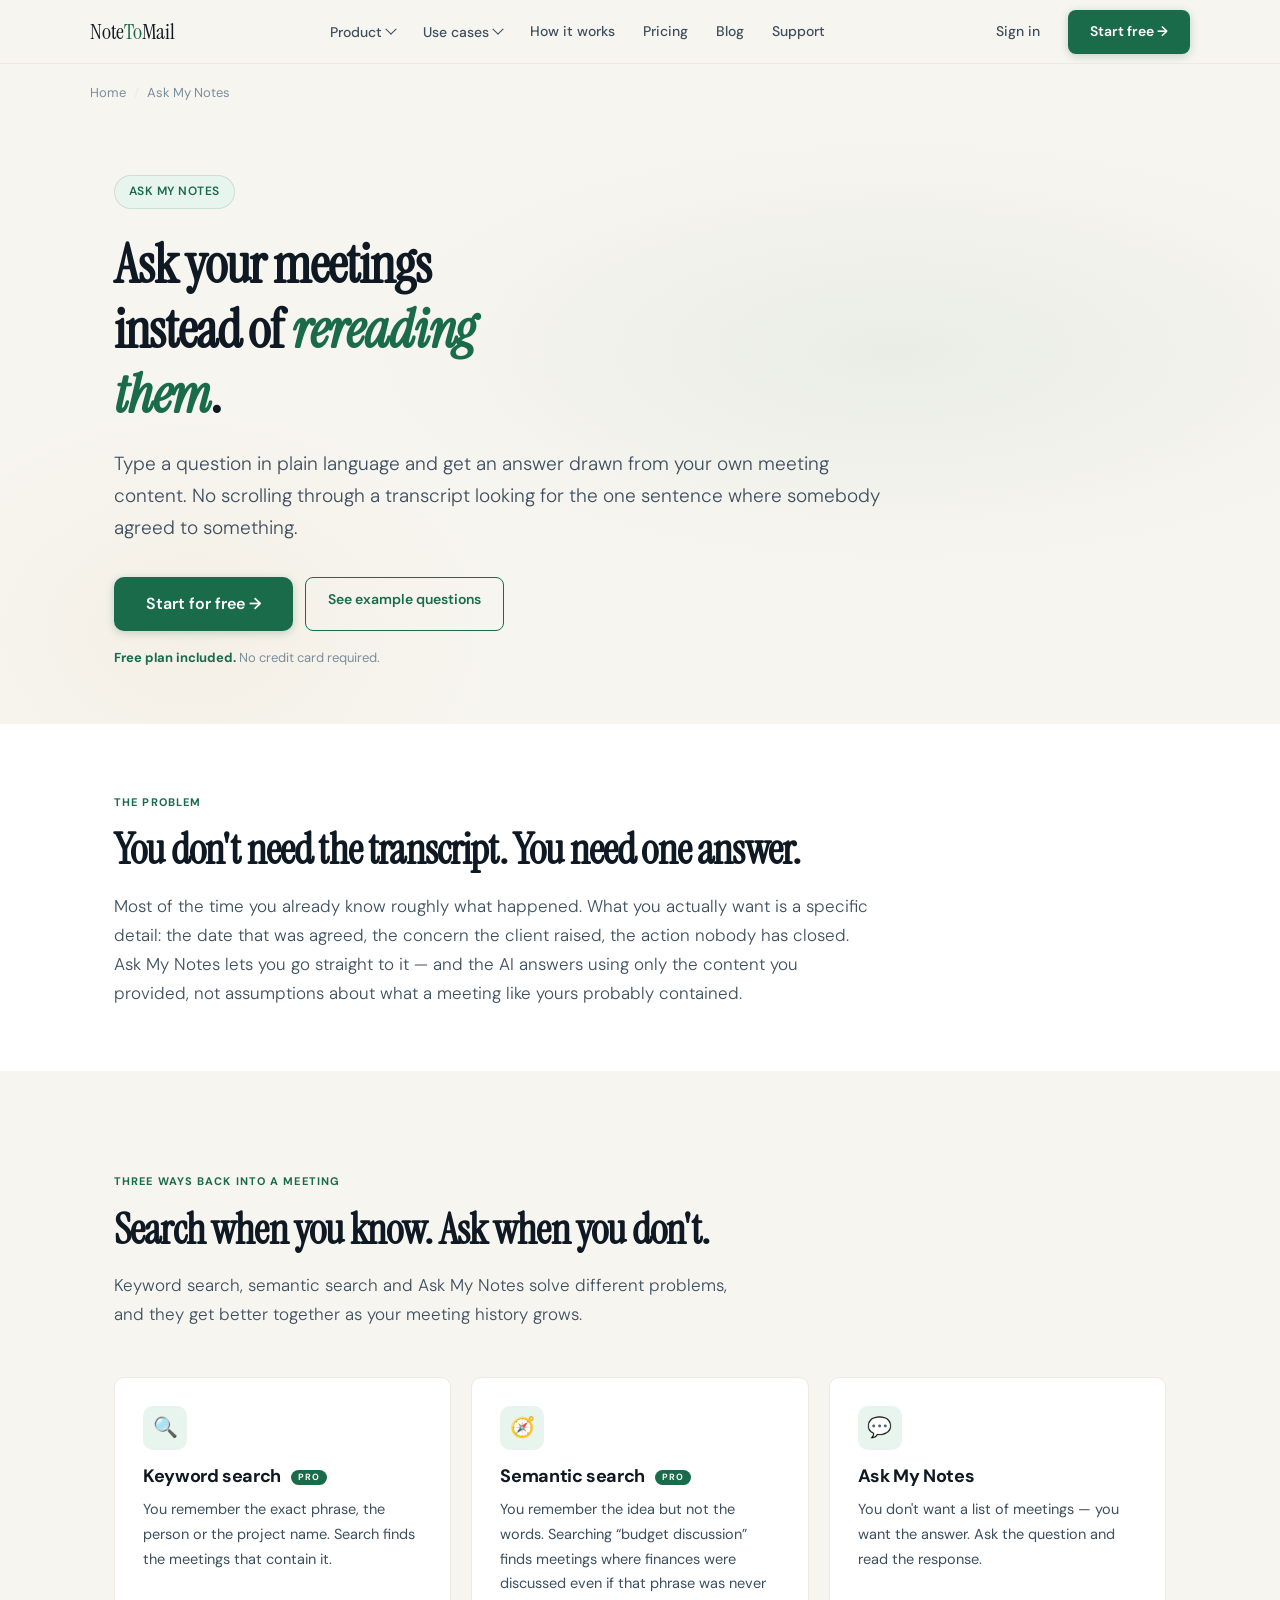
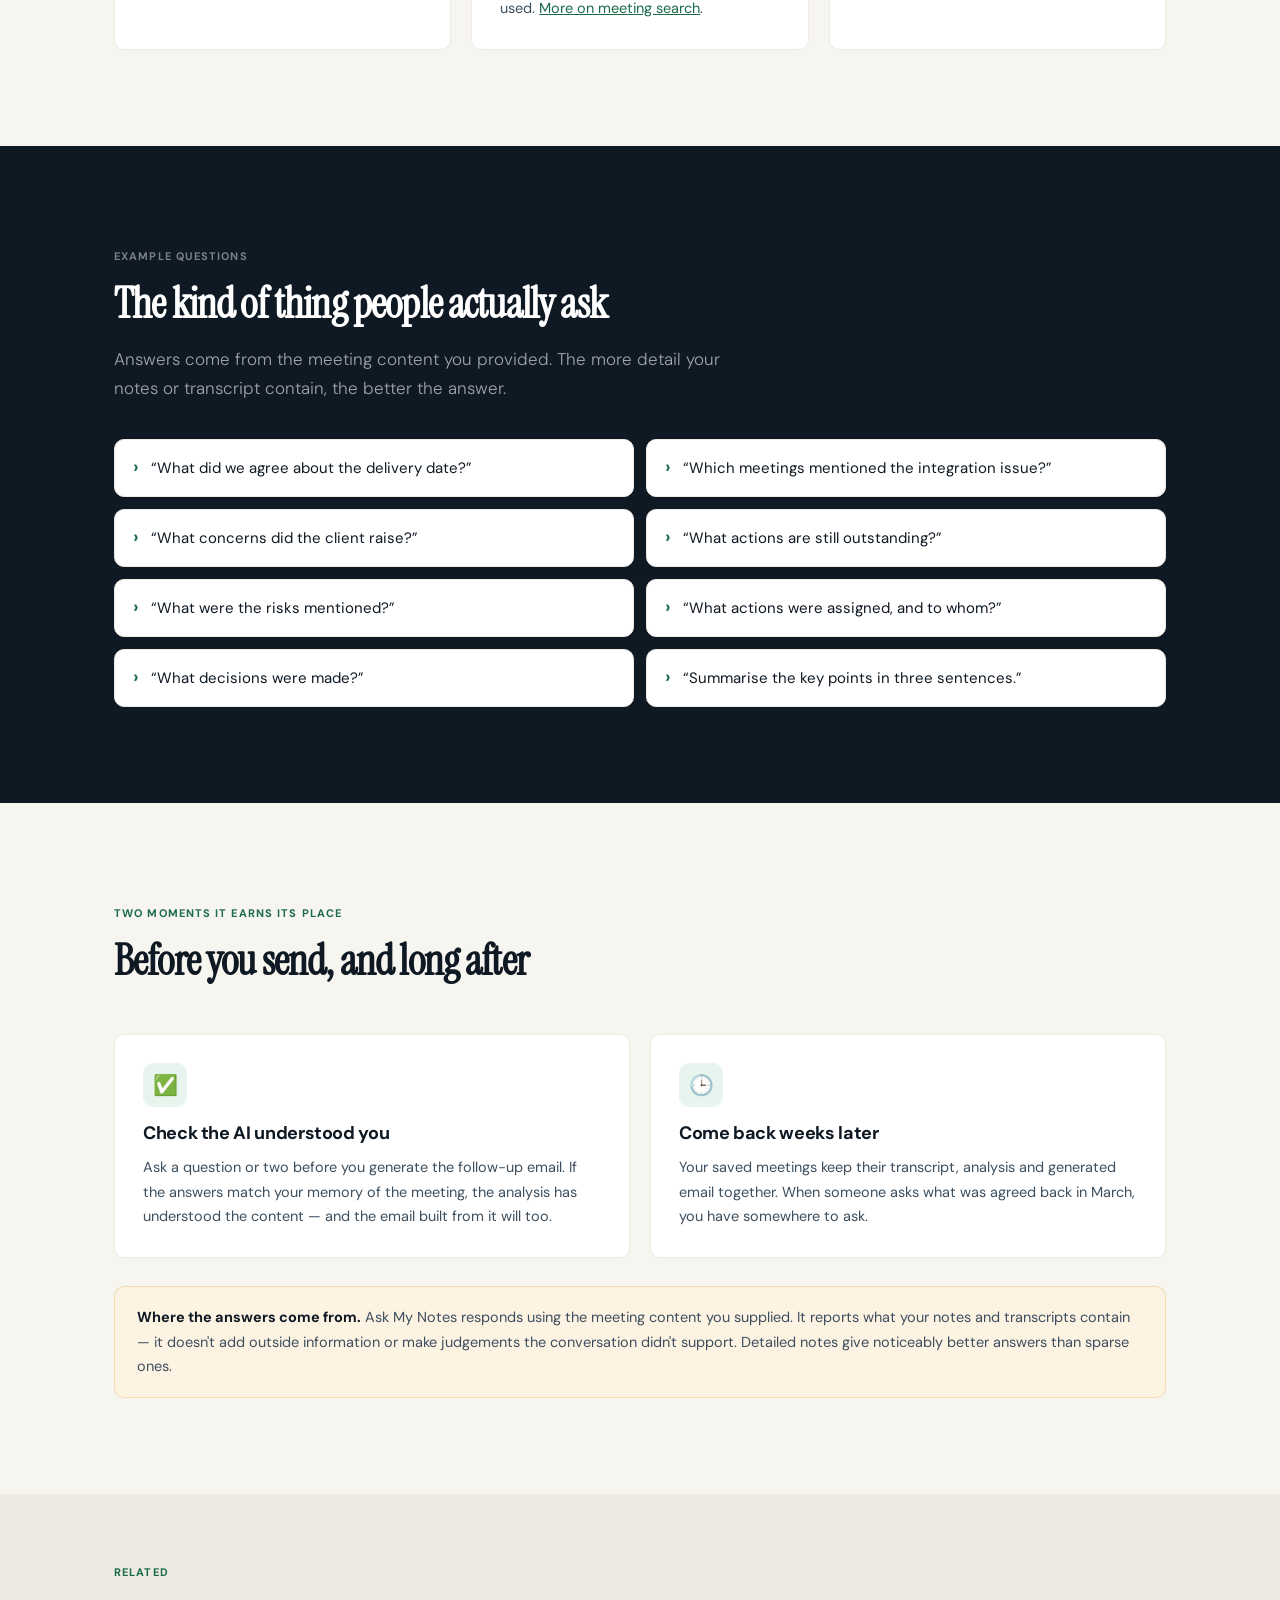
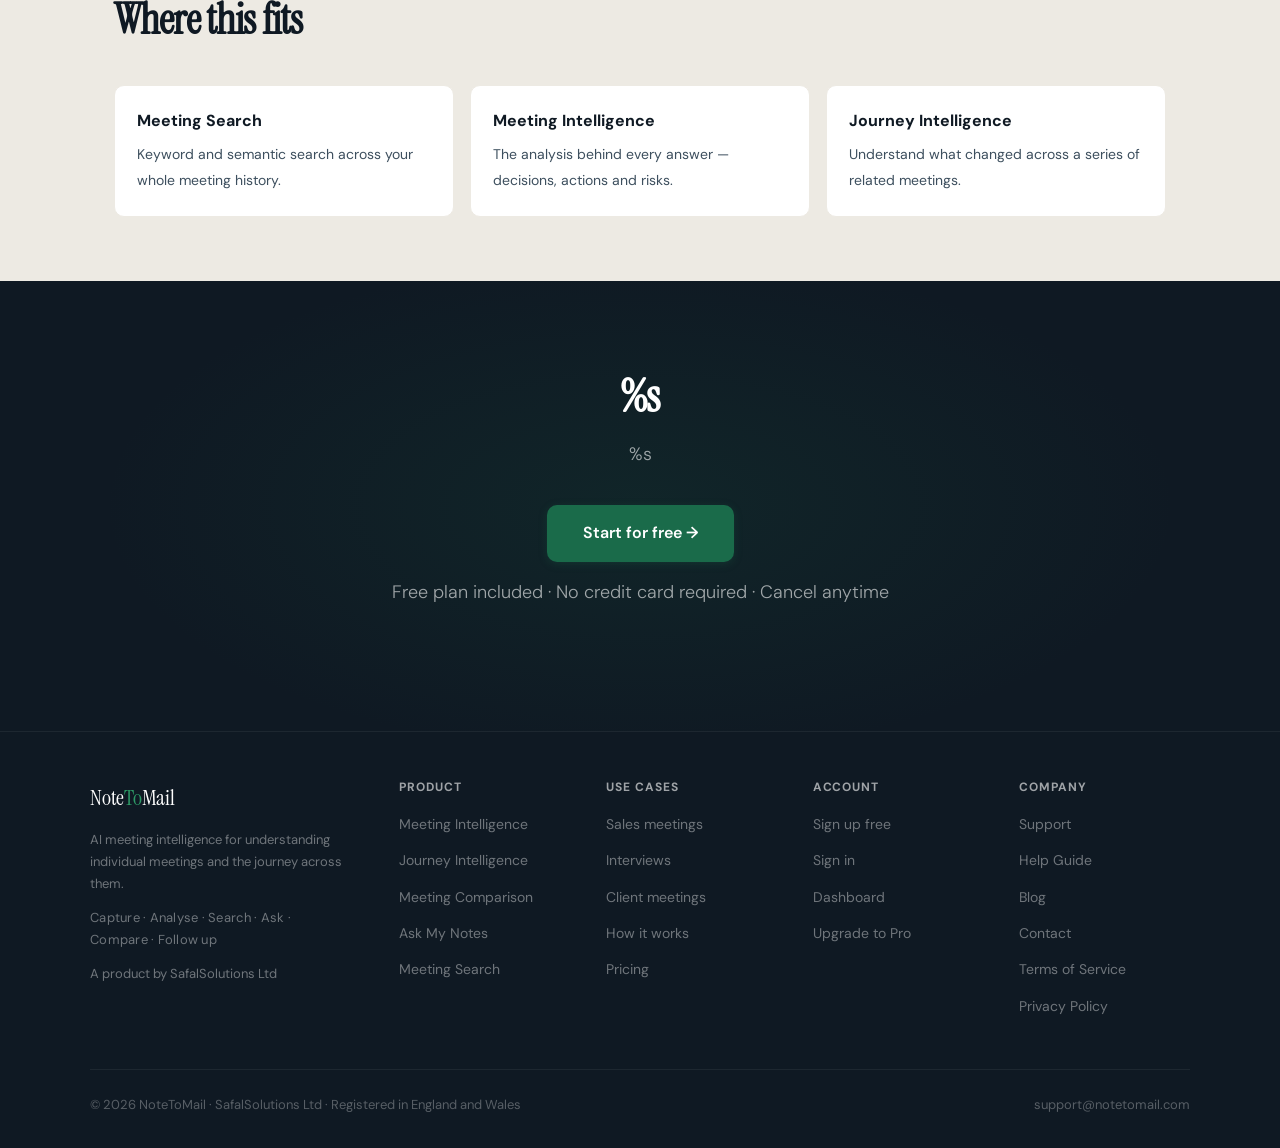
==== ask-my-notes/index.html @ f20411a9 "Reposition NoteToMail around meeting and journey intelligence" ====
<!DOCTYPE html>
<html lang="en">
<head>
  <meta charset="UTF-8" />
  <meta name="viewport" content="width=device-width, initial-scale=1.0" />
  <title>Ask Questions About Your Meetings | NoteToMail Ask My Notes</title>
  <meta name="description" content="Ask your meetings instead of rereading them. Put natural-language questions to your notes and transcripts to find decisions, actions and what was agreed." />
  <link rel="canonical" href="https://notetomail.com/ask-my-notes" />

  <meta property="og:title" content="Ask Questions About Your Meetings | NoteToMail Ask My Notes" />
  <meta property="og:description" content="Ask your meetings instead of rereading them. Put natural-language questions to your notes and transcripts to find decisions, actions and what was agreed." />
  <meta property="og:url" content="https://notetomail.com/ask-my-notes" />
  <meta property="og:site_name" content="NoteToMail" />
  <meta property="og:type" content="website" />
  <meta property="og:image" content="https://notetomail.com/og-image.png" />
  <meta property="og:image:width" content="1200" />
  <meta property="og:image:height" content="630" />

  <meta name="twitter:card" content="summary_large_image" />
  <meta name="twitter:title" content="Ask Questions About Your Meetings | NoteToMail Ask My Notes" />
  <meta name="twitter:description" content="Ask your meetings instead of rereading them. Put natural-language questions to your notes and transcripts to find decisions, actions and what was agreed." />
  <meta name="twitter:image" content="https://notetomail.com/og-image.png" />

  <link rel="preconnect" href="https://fonts.googleapis.com" />
  <link rel="preconnect" href="https://fonts.gstatic.com" crossorigin />
  <link href="https://fonts.googleapis.com/css2?family=Instrument+Serif:ital@0;1&family=DM+Sans:opsz,wght@9..40,300;9..40,400;9..40,500;9..40,600&display=swap" rel="stylesheet" />
  <link rel="stylesheet" href="/assets/site.css" />
  <script type="application/ld+json">
  {
    "@context": "https://schema.org",
    "@type": "WebPage",
    "name": "Ask My Notes \u2014 ask questions about your meetings",
    "url": "https://notetomail.com/ask-my-notes",
    "description": "Ask My Notes lets you put natural-language questions to your meeting content and get answers drawn from your own notes and transcripts.",
    "isPartOf": { "@type": "WebSite", "name": "NoteToMail", "url": "https://notetomail.com" },
    "primaryImageOfPage": { "@type": "ImageObject", "url": "https://notetomail.com/og-image.png" }
  }
  </script>
</head>
<body>
<a class="skip-link" href="#main">Skip to content</a>
<nav class="site-nav">
  <div class="nav-inner">
    <a href="/" class="nav-logo">Note<span>To</span>Mail</a>
    <ul class="nav-links">
      <li class="nav-item-dd" data-open="false">
        <button class="nav-trigger" type="button" aria-expanded="false" aria-haspopup="true">Product <span class="caret" aria-hidden="true"></span></button>
        <ul class="nav-menu">
            <li><a href="/meeting-intelligence">Meeting Intelligence<small>Turn conversations into structured insight</small></a></li>
            <li><a href="/journey-intelligence">Journey Intelligence<small>Compare related meetings across a Journey</small></a></li>
            <li><a href="/meeting-comparison">Meeting Comparison<small>Compare related meetings side by side</small></a></li>
            <li><a href="/ask-my-notes" aria-current="page">Ask My Notes<small>Ask questions about your meeting content</small></a></li>
            <li><a href="/meeting-search">Meeting Search<small>Keyword and semantic search across your history</small></a></li>
        </ul>
      </li>
      <li class="nav-item-dd" data-open="false">
        <button class="nav-trigger" type="button" aria-expanded="false" aria-haspopup="true">Use cases <span class="caret" aria-hidden="true"></span></button>
        <ul class="nav-menu">
            <li><a href="/sales-meeting-intelligence">Sales meetings<small>Requirements, objections and commitments</small></a></li>
            <li><a href="/interview-meeting-analysis">Interviews<small>Structured review of interview conversations</small></a></li>
            <li><a href="/journey-intelligence">Client &amp; project meetings<small>Understand a relationship across meetings</small></a></li>
        </ul>
      </li>
      <li><a href="/#how-it-works">How it works</a></li>
      <li><a href="/#pricing">Pricing</a></li>
      <li><a href="/blog/blog-index.html">Blog</a></li>
      <li><a href="/support.html">Support</a></li>
    </ul>
    <div class="nav-cta">
      <a href="https://app.notetomail.com/signin" class="btn-ghost">Sign in</a>
      <a href="https://app.notetomail.com/signup" class="btn-primary">Start free &rarr;</a>
    </div>
    <button class="hamburger" type="button" aria-label="Open menu" aria-expanded="false" aria-controls="mobileMenu">
      <span></span><span></span><span></span>
    </button>
  </div>
</nav>

<div class="mobile-menu" id="mobileMenu">
  <span class="mm-label">Product</span>
  <a href="/meeting-intelligence">Meeting Intelligence</a>
  <a href="/journey-intelligence">Journey Intelligence</a>
  <a href="/meeting-comparison">Meeting Comparison</a>
  <a href="/ask-my-notes">Ask My Notes</a>
  <a href="/meeting-search">Meeting Search</a>
  <span class="mm-label">Use cases</span>
  <a href="/sales-meeting-intelligence">Sales meetings</a>
  <a href="/interview-meeting-analysis">Interviews</a>
  <span class="mm-label">More</span>
  <a href="/#how-it-works">How it works</a>
  <a href="/#pricing">Pricing</a>
  <a href="/blog/blog-index.html">Blog</a>
  <a href="/support.html">Support</a>
  <a href="/help-guide.html">Help Guide</a>
  <a href="https://app.notetomail.com/signin">Sign in</a>
  <a href="https://app.notetomail.com/signup" class="btn-primary" style="text-align:center;margin-top:14px;">Start free &rarr;</a>
</div>

<div class="container crumbs">
  <nav aria-label="Breadcrumb">
    <ol>
      <li><a href="/">Home</a></li>
      <li>Ask My Notes</li>
    </ol>
  </nav>
</div>
<main id="main">
<section class="page-hero">
  <div class="container">
    <span class="hero-badge fade-up">Ask My Notes</span>
    <h1 class="fade-up fade-up-d1">Ask your meetings instead of <em>rereading them</em>.</h1>
    <p class="lede fade-up fade-up-d2">
      Type a question in plain language and get an answer drawn from your own meeting content. No scrolling
      through a transcript looking for the one sentence where somebody agreed to something.
    </p>
    <div class="hero-actions fade-up fade-up-d3">
      <a href="https://app.notetomail.com/signup" class="btn-primary btn-primary-lg">Start for free &rarr;</a>
      <a href="#questions" class="btn-outline btn-primary-lg">See example questions</a>
    </div>
    <p class="hero-note fade-up fade-up-d3"><strong>Free plan included.</strong> No credit card required.</p>
  </div>
</section>

<section class="section-sm band-white">
  <div class="container">
    <div class="fade-up" style="max-width:760px;">
      <span class="section-label">The problem</span>
      <h2 class="section-title">You don't need the transcript. You need one answer.</h2>
      <p class="section-sub" style="max-width:none;">
        Most of the time you already know roughly what happened. What you actually want is a specific detail:
        the date that was agreed, the concern the client raised, the action nobody has closed. Ask My Notes
        lets you go straight to it &mdash; and the AI answers using only the content you provided, not
        assumptions about what a meeting like yours probably contained.
      </p>
    </div>
  </div>
</section>

<section class="section">
  <div class="container">
    <div class="fade-up">
      <span class="section-label">Three ways back into a meeting</span>
      <h2 class="section-title">Search when you know. Ask when you don't.</h2>
      <p class="section-sub">
        Keyword search, semantic search and Ask My Notes solve different problems, and they get better together
        as your meeting history grows.
      </p>
    </div>
    <div class="card-grid card-grid-3">
      <div class="card fade-up">
        <div class="card-icon" aria-hidden="true">&#128269;</div>
        <h3>Keyword search <span class="pro-badge">Pro</span></h3>
        <p>You remember the exact phrase, the person or the project name. Search finds the meetings that contain it.</p>
      </div>
      <div class="card fade-up fade-up-d1">
        <div class="card-icon" aria-hidden="true">&#129517;</div>
        <h3>Semantic search <span class="pro-badge">Pro</span></h3>
        <p>You remember the idea but not the words. Searching &ldquo;budget discussion&rdquo; finds meetings where finances were discussed even if that phrase was never used. <a href="/meeting-search" style="color:var(--accent)">More on meeting search</a>.</p>
      </div>
      <div class="card fade-up fade-up-d2">
        <div class="card-icon" aria-hidden="true">&#128172;</div>
        <h3>Ask My Notes</h3>
        <p>You don't want a list of meetings &mdash; you want the answer. Ask the question and read the response.</p>
      </div>
    </div>
  </div>
</section>

<section class="section band-dark" id="questions">
  <div class="container">
    <div class="fade-up">
      <span class="section-label">Example questions</span>
      <h2 class="section-title">The kind of thing people actually ask</h2>
      <p class="section-sub">Answers come from the meeting content you provided. The more detail your notes or transcript contain, the better the answer.</p>
    </div>
    <div class="q-grid fade-up fade-up-d1">
      <div class="q-item">&ldquo;What did we agree about the delivery date?&rdquo;</div>
      <div class="q-item">&ldquo;Which meetings mentioned the integration issue?&rdquo;</div>
      <div class="q-item">&ldquo;What concerns did the client raise?&rdquo;</div>
      <div class="q-item">&ldquo;What actions are still outstanding?&rdquo;</div>
      <div class="q-item">&ldquo;What were the risks mentioned?&rdquo;</div>
      <div class="q-item">&ldquo;What actions were assigned, and to whom?&rdquo;</div>
      <div class="q-item">&ldquo;What decisions were made?&rdquo;</div>
      <div class="q-item">&ldquo;Summarise the key points in three sentences.&rdquo;</div>
    </div>
  </div>
</section>

<section class="section">
  <div class="container">
    <div class="fade-up">
      <span class="section-label">Two moments it earns its place</span>
      <h2 class="section-title">Before you send, and long after</h2>
    </div>
    <div class="card-grid card-grid-2">
      <div class="card fade-up">
        <div class="card-icon" aria-hidden="true">&#9989;</div>
        <h3>Check the AI understood you</h3>
        <p>Ask a question or two before you generate the follow-up email. If the answers match your memory of the meeting, the analysis has understood the content &mdash; and the email built from it will too.</p>
      </div>
      <div class="card fade-up fade-up-d1">
        <div class="card-icon" aria-hidden="true">&#128338;</div>
        <h3>Come back weeks later</h3>
        <p>Your saved meetings keep their transcript, analysis and generated email together. When someone asks what was agreed back in March, you have somewhere to ask.</p>
      </div>
    </div>
    <p class="callout fade-up fade-up-d2">
      <strong>Where the answers come from.</strong> Ask My Notes responds using the meeting content you supplied.
      It reports what your notes and transcripts contain &mdash; it doesn't add outside information or make
      judgements the conversation didn't support. Detailed notes give noticeably better answers than sparse ones.
    </p>
  </div>
</section>

<section class="section-sm band-warm">
  <div class="container">
    <div class="fade-up">
      <span class="section-label">Related</span>
      <h2 class="section-title">Where this fits</h2>
    </div>
    <div class="next-links fade-up fade-up-d1">
      <a class="next-link" href="/meeting-search"><strong>Meeting Search</strong><span>Keyword and semantic search across your whole meeting history.</span></a>
      <a class="next-link" href="/meeting-intelligence"><strong>Meeting Intelligence</strong><span>The analysis behind every answer &mdash; decisions, actions and risks.</span></a>
      <a class="next-link" href="/journey-intelligence"><strong>Journey Intelligence</strong><span>Understand what changed across a series of related meetings.</span></a>
    </div>
  </div>
</section>

<section class="cta-section">
  <div class="container">
    <h2 class="fade-up">%s</h2>
    <p class="fade-up fade-up-d1">%s</p>
    <a href="https://app.notetomail.com/signup" class="btn-primary fade-up fade-up-d2">Start for free &rarr;</a>
    <p class="cta-note fade-up fade-up-d3">Free plan included &middot; No credit card required &middot; Cancel anytime</p>
  </div>
</section>
</main>

<footer>
  <div class="footer-inner">
    <div class="footer-brand">
      <a href="/" class="nav-logo">Note<span style="color:var(--accent-mid)">To</span>Mail</a>
      <p>AI meeting intelligence for understanding individual meetings and the journey across them.</p>
      <p class="footer-tagline">Capture &middot; Analyse &middot; Search &middot; Ask &middot; Compare &middot; Follow up</p>
      <p style="margin-top:12px">A product by <a href="https://www.safalsolutions.co.uk" style="color:rgba(255,255,255,0.4);text-decoration:none;" target="_blank" rel="noopener">SafalSolutions Ltd</a></p>
    </div>
    <div class="footer-col">
      <h2>Product</h2>
      <ul>
        <li><a href="/meeting-intelligence">Meeting Intelligence</a></li>
        <li><a href="/journey-intelligence">Journey Intelligence</a></li>
        <li><a href="/meeting-comparison">Meeting Comparison</a></li>
        <li><a href="/ask-my-notes">Ask My Notes</a></li>
        <li><a href="/meeting-search">Meeting Search</a></li>
      </ul>
    </div>
    <div class="footer-col">
      <h2>Use cases</h2>
      <ul>
        <li><a href="/sales-meeting-intelligence">Sales meetings</a></li>
        <li><a href="/interview-meeting-analysis">Interviews</a></li>
        <li><a href="/journey-intelligence">Client meetings</a></li>
        <li><a href="/#how-it-works">How it works</a></li>
        <li><a href="/#pricing">Pricing</a></li>
      </ul>
    </div>
    <div class="footer-col">
      <h2>Account</h2>
      <ul>
        <li><a href="https://app.notetomail.com/signup">Sign up free</a></li>
        <li><a href="https://app.notetomail.com/signin">Sign in</a></li>
        <li><a href="https://app.notetomail.com/dashboard">Dashboard</a></li>
        <li><a href="https://app.notetomail.com/pricing">Upgrade to Pro</a></li>
      </ul>
    </div>
    <div class="footer-col">
      <h2>Company</h2>
      <ul>
        <li><a href="/support.html">Support</a></li>
        <li><a href="/help-guide.html">Help Guide</a></li>
        <li><a href="/blog/blog-index.html">Blog</a></li>
        <li><a href="/contact.html">Contact</a></li>
        <li><a href="https://app.notetomail.com/legal/terms">Terms of Service</a></li>
        <li><a href="https://app.notetomail.com/legal/privacy">Privacy Policy</a></li>
      </ul>
    </div>
  </div>

  <div class="footer-bottom">
    <span>&copy; 2026 NoteToMail &middot; SafalSolutions Ltd &middot; Registered in England and Wales</span>
    <span>support@notetomail.com</span>
  </div>
</footer>
<script src="/assets/site.js" defer></script>
</body>
</html>
---- assets/site.css ----
/* ============================================================
   NoteToMail — shared marketing styles
   Design system extracted from index.html so new pages inherit
   the exact same visual identity.
   ============================================================ */

:root {
  --ink:        #0f1923;
  --ink-soft:   #3d4f5e;
  --ink-muted:  #7a8e9c;
  --paper:      #f7f5f0;
  --paper-warm: #edeae3;
  --accent:     #1a6b4a;
  --accent-lt:  #e8f5ee;
  --accent-mid: #2d9966;
  --gold:       #c8902a;
  --gold-lt:    #fdf3e3;
  --white:      #ffffff;
  --shadow-sm:  0 1px 3px rgba(15,25,35,0.08);
  --shadow-md:  0 4px 16px rgba(15,25,35,0.10);
  --shadow-lg:  0 12px 40px rgba(15,25,35,0.14);
  --r:          10px;
}

*, *::before, *::after { box-sizing: border-box; margin: 0; padding: 0; }

html { scroll-behavior: smooth; }

body {
  font-family: 'DM Sans', sans-serif;
  background: var(--paper);
  color: var(--ink);
  font-size: 16px;
  line-height: 1.65;
  overflow-x: hidden;
}

.serif { font-family: 'Instrument Serif', serif; }
h1, h2, h3 { line-height: 1.2; letter-spacing: -0.02em; }

/* ── Layout ── */
.container { max-width: 1100px; margin: 0 auto; padding: 0 24px; }
.container-narrow { max-width: 800px; margin: 0 auto; padding: 0 24px; }
.section    { padding: 96px 0; }
.section-sm { padding: 64px 0; }
.text-center { text-align: center; }
.text-center .section-sub { margin: 0 auto; }

/* ── Skip link ── */
.skip-link {
  position: absolute; left: -9999px; top: 0;
  background: var(--accent); color: var(--white);
  padding: 10px 18px; border-radius: 0 0 8px 0;
  font-size: 14px; font-weight: 600; text-decoration: none;
  z-index: 200;
}
.skip-link:focus { left: 0; }

/* ── Nav ── */
.site-nav {
  position: sticky; top: 0; z-index: 100;
  padding: 0 24px;
}
/* The translucent blurred bar lives on a pseudo-element rather than on <nav>
   itself: backdrop-filter on the nav clips its own dropdown menus. */
.site-nav::before {
  content: '';
  position: absolute; inset: 0; z-index: -1;
  background: rgba(247,245,240,0.92);
  backdrop-filter: blur(12px);
  border-bottom: 1px solid var(--paper-warm);
}
.nav-inner {
  max-width: 1100px; margin: 0 auto;
  display: flex; align-items: center; justify-content: space-between;
  height: 64px;
}
.nav-logo {
  font-family: 'Instrument Serif', serif;
  font-size: 22px; color: var(--ink);
  text-decoration: none; letter-spacing: -0.01em;
}
.nav-logo span { color: var(--accent); }
.nav-links { display: flex; gap: 28px; list-style: none; align-items: center; }
/* Full-height items so the dropdown anchors to the nav bar, not to the
   short text box, and so there is no hover dead-zone above the menu. */
.nav-links > li { position: relative; display: flex; align-items: center; height: 64px; }
.nav-links a {
  text-decoration: none; color: var(--ink-soft);
  font-size: 14px; font-weight: 500;
  transition: color 0.2s;
}
.nav-links a:hover { color: var(--accent); }
.nav-links a[aria-current="page"] { color: var(--accent); }

/* Dropdown */
.nav-trigger {
  font-family: 'DM Sans', sans-serif;
  background: none; border: none; cursor: pointer;
  color: var(--ink-soft); font-size: 14px; font-weight: 500;
  display: inline-flex; align-items: center; gap: 5px;
  padding: 0; transition: color 0.2s;
}
.nav-trigger:hover, .nav-trigger[aria-expanded="true"] { color: var(--accent); }
.nav-trigger .caret {
  width: 8px; height: 8px; border-right: 1.5px solid currentColor;
  border-bottom: 1.5px solid currentColor; transform: rotate(45deg) translate(-2px,-2px);
  transition: transform 0.2s;
}
.nav-trigger[aria-expanded="true"] .caret { transform: rotate(-135deg) translate(-3px,-3px); }
.nav-menu {
  position: absolute; top: 100%; left: -16px;
  min-width: 268px;
  background: var(--white);
  border: 1px solid var(--paper-warm);
  border-radius: 12px;
  box-shadow: var(--shadow-lg);
  padding: 8px;
  list-style: none;
  display: none;
}
.nav-item-dd[data-open="true"] .nav-menu { display: block; }
.nav-menu li { margin: 0; }
.nav-menu a {
  display: block; padding: 9px 12px; border-radius: 8px;
  color: var(--ink); font-size: 14px; font-weight: 500;
  transition: background 0.15s, color 0.15s;
}
.nav-menu a small {
  display: block; font-size: 12px; font-weight: 400;
  color: var(--ink-muted); line-height: 1.45; margin-top: 1px;
}
.nav-menu a:hover, .nav-menu a:focus-visible { background: var(--accent-lt); color: var(--accent); }
.nav-menu a:hover small, .nav-menu a:focus-visible small { color: var(--ink-soft); }
.nav-menu-label {
  font-size: 10px; font-weight: 700; letter-spacing: 0.09em;
  text-transform: uppercase; color: var(--ink-muted);
  padding: 10px 12px 4px;
}

.nav-cta { display: flex; gap: 12px; align-items: center; }

/* ── Buttons ── */
.btn-ghost {
  font-size: 14px; font-weight: 500;
  color: var(--ink-soft); text-decoration: none;
  padding: 8px 16px; border-radius: 8px;
  transition: background 0.2s, color 0.2s;
}
.btn-ghost:hover { background: var(--paper-warm); color: var(--ink); }
.btn-primary {
  background: var(--accent); color: var(--white);
  font-size: 14px; font-weight: 600; text-decoration: none;
  padding: 10px 22px; border-radius: 8px;
  display: inline-block;
  transition: background 0.2s, transform 0.15s, box-shadow 0.2s;
  box-shadow: 0 2px 8px rgba(26,107,74,0.25);
}
.btn-primary:hover {
  background: var(--accent-mid); transform: translateY(-1px);
  box-shadow: 0 4px 16px rgba(26,107,74,0.3);
}
.btn-primary-lg { font-size: 16px; padding: 14px 32px; border-radius: 10px; }
.btn-outline {
  border: 1.5px solid var(--accent); color: var(--accent);
  font-size: 14px; font-weight: 600; text-decoration: none;
  padding: 10px 22px; border-radius: 8px;
  display: inline-block;
  transition: background 0.2s, color 0.2s;
}
.btn-outline:hover { background: var(--accent-lt); }

:focus-visible {
  outline: 2px solid var(--accent);
  outline-offset: 3px;
  border-radius: 4px;
}

/* ── Hamburger / mobile ── */
.hamburger {
  display: none; flex-direction: column; gap: 5px;
  cursor: pointer; padding: 4px; background: none; border: none;
}
.hamburger span {
  display: block; width: 22px; height: 2px;
  background: var(--ink); border-radius: 2px;
}
.mobile-menu {
  display: none;
  position: fixed; inset: 0; top: 64px;
  background: var(--paper);
  padding: 24px; z-index: 99;
  flex-direction: column; gap: 4px;
  overflow-y: auto;
}
.mobile-menu.open { display: flex; }
.mobile-menu a {
  text-decoration: none; color: var(--ink);
  font-size: 17px; font-weight: 500;
  padding: 11px 0;
  border-bottom: 1px solid var(--paper-warm);
}
.mobile-menu .mm-label {
  font-size: 10px; font-weight: 700; letter-spacing: 0.09em;
  text-transform: uppercase; color: var(--ink-muted);
  padding: 18px 0 6px; border: none;
}

@media (max-width: 900px) {
  .nav-links, .nav-cta { display: none; }
  .hamburger { display: flex; }
}

/* ── Section headings ── */
.section-label {
  display: inline-block;
  font-size: 11px; font-weight: 700; letter-spacing: 0.1em;
  text-transform: uppercase; color: var(--accent);
  margin-bottom: 14px;
}
.section-title {
  font-family: 'Instrument Serif', serif;
  font-size: clamp(28px, 4vw, 42px);
  color: var(--ink); margin-bottom: 16px;
}
.section-sub {
  font-size: 17px; color: var(--ink-soft);
  max-width: 620px; line-height: 1.7; font-weight: 300;
}

/* ── Page hero (interior pages) ── */
.page-hero {
  padding: 72px 0 56px;
  position: relative; overflow: hidden;
}
.page-hero::before {
  content: '';
  position: absolute; inset: 0;
  background:
    radial-gradient(ellipse 60% 50% at 70% 40%, rgba(26,107,74,0.06) 0%, transparent 70%),
    radial-gradient(ellipse 40% 60% at 15% 85%, rgba(200,144,42,0.05) 0%, transparent 60%);
  pointer-events: none;
}
.page-hero .container { position: relative; }
.page-hero h1 {
  font-family: 'Instrument Serif', serif;
  font-size: clamp(34px, 4.8vw, 54px);
  color: var(--ink); margin-bottom: 20px;
  max-width: 18ch;
}
.page-hero h1 em { font-style: italic; color: var(--accent); }
.page-hero .lede {
  font-size: 19px; color: var(--ink-soft);
  line-height: 1.7; font-weight: 300;
  max-width: 60ch; margin-bottom: 32px;
}
.hero-badge {
  display: inline-flex; align-items: center; gap: 8px;
  background: var(--accent-lt); color: var(--accent);
  font-size: 12px; font-weight: 600; letter-spacing: 0.04em;
  text-transform: uppercase;
  padding: 6px 14px; border-radius: 100px;
  margin-bottom: 24px;
  border: 1px solid rgba(26,107,74,0.15);
}
.hero-actions { display: flex; gap: 12px; flex-wrap: wrap; }
.hero-note { margin-top: 16px; font-size: 13px; color: var(--ink-muted); }
.hero-note strong { color: var(--accent); }

/* ── Breadcrumb ── */
.crumbs nav { position: static; z-index: auto; padding: 0; }
.crumbs {
  padding: 18px 0 0;
  font-size: 13px; color: var(--ink-muted);
}
.crumbs ol { list-style: none; display: flex; flex-wrap: wrap; gap: 8px; align-items: center; }
.crumbs a { color: var(--ink-muted); text-decoration: none; }
.crumbs a:hover { color: var(--accent); text-decoration: underline; }
.crumbs li + li::before { content: '/'; margin-right: 8px; color: var(--paper-warm); }

/* ── Prose ── */
.prose h2 {
  font-family: 'Instrument Serif', serif;
  font-size: clamp(26px, 3.4vw, 36px);
  margin: 0 0 16px;
}
.prose h3 { font-size: 19px; margin: 32px 0 10px; }
.prose p { color: var(--ink-soft); line-height: 1.8; margin-bottom: 18px; }
.prose p.big { font-size: 18px; font-weight: 300; }
.prose a { color: var(--accent); text-decoration: underline; text-underline-offset: 3px; }
.prose a:hover { color: var(--accent-mid); }
.prose ul { margin: 0 0 18px 0; padding-left: 0; list-style: none; }
.prose ul li {
  position: relative; padding-left: 26px; margin-bottom: 9px;
  color: var(--ink-soft); line-height: 1.7;
}
.prose ul li::before {
  content: ''; position: absolute; left: 6px; top: 11px;
  width: 6px; height: 6px; border-radius: 50%; background: var(--accent);
}
.prose strong { color: var(--ink); font-weight: 600; }

/* ── Cards ── */
.card-grid { display: grid; gap: 20px; margin-top: 48px; }
.card-grid-2 { grid-template-columns: repeat(2, 1fr); }
.card-grid-3 { grid-template-columns: repeat(3, 1fr); }
.card-grid-4 { grid-template-columns: repeat(4, 1fr); }
.card {
  background: var(--white);
  border: 1px solid var(--paper-warm);
  border-radius: var(--r);
  padding: 28px;
  transition: box-shadow 0.2s, transform 0.2s;
}
.card:hover { box-shadow: var(--shadow-md); transform: translateY(-2px); }
.card-icon {
  width: 44px; height: 44px; border-radius: 10px;
  background: var(--accent-lt);
  display: flex; align-items: center; justify-content: center;
  font-size: 20px; margin-bottom: 16px;
}
.card h3 { font-size: 18px; margin-bottom: 10px; }
.card p { font-size: 14.5px; color: var(--ink-soft); line-height: 1.7; }
.card p + p { margin-top: 10px; }
.card .card-link {
  display: inline-block; margin-top: 14px;
  font-size: 14px; font-weight: 600; color: var(--accent);
  text-decoration: none;
}
.card .card-link:hover { text-decoration: underline; }

@media (max-width: 900px) {
  .card-grid-3, .card-grid-4 { grid-template-columns: repeat(2, 1fr); }
}
@media (max-width: 640px) {
  .card-grid-2, .card-grid-3, .card-grid-4 { grid-template-columns: 1fr; }
}

/* ── Flow diagram (CSS only) ── */
.flow {
  display: flex; align-items: stretch; gap: 12px;
  flex-wrap: nowrap; overflow-x: auto;
  padding: 4px 2px 12px;
  scrollbar-width: thin;
}
.flow-step {
  flex: 1 1 0; min-width: 132px;
  background: var(--white);
  border: 1px solid var(--paper-warm);
  border-radius: var(--r);
  padding: 18px 16px;
  text-align: center;
}
.flow-step .flow-kicker {
  font-size: 10px; font-weight: 700; letter-spacing: 0.08em;
  text-transform: uppercase; color: var(--ink-muted);
  margin-bottom: 6px;
}
.flow-step strong { display: block; font-size: 15px; color: var(--ink); }
.flow-step span { display: block; font-size: 13px; color: var(--ink-soft); margin-top: 5px; line-height: 1.55; }
.flow-step.is-accent {
  background: var(--accent-lt);
  border-color: rgba(26,107,74,0.25);
}
.flow-step.is-accent strong { color: var(--accent); }
.flow-arrow {
  align-self: center; flex: 0 0 auto;
  color: var(--accent); font-size: 20px; line-height: 1;
}
@media (max-width: 760px) {
  .flow { flex-direction: column; overflow-x: visible; }
  .flow-step { min-width: 0; }
  .flow-arrow { transform: rotate(90deg); }
}

/* ── Journey timeline ── */
.journey { display: grid; gap: 0; margin-top: 44px; }
.journey-step {
  display: grid; grid-template-columns: 34px 1fr; gap: 20px;
  padding-bottom: 28px; position: relative;
}
.journey-rail { position: relative; }
.journey-rail::before {
  content: ''; position: absolute; left: 16px; top: 30px; bottom: -6px;
  width: 2px; background: var(--paper-warm);
}
.journey-step:last-child .journey-rail::before { display: none; }
.journey-dot {
  width: 34px; height: 34px; border-radius: 50%;
  background: var(--white); border: 2px solid var(--accent);
  color: var(--accent); font-size: 13px; font-weight: 700;
  display: flex; align-items: center; justify-content: center;
  position: relative; z-index: 1;
}
.journey-step.is-final .journey-dot { background: var(--accent); color: var(--white); }
.journey-body {
  background: var(--white); border: 1px solid var(--paper-warm);
  border-radius: var(--r); padding: 20px 22px;
}
.journey-body h3 { font-size: 16px; margin-bottom: 4px; }
.journey-body .journey-meta {
  font-size: 11px; font-weight: 700; letter-spacing: 0.08em;
  text-transform: uppercase; color: var(--ink-muted); margin-bottom: 8px;
}
.journey-body ul { list-style: none; margin: 0; }
.journey-body li {
  font-size: 14.5px; color: var(--ink-soft); line-height: 1.65;
  padding-left: 20px; position: relative; margin-top: 6px;
}
.journey-body li::before {
  content: ''; position: absolute; left: 4px; top: 10px;
  width: 5px; height: 5px; border-radius: 50%; background: var(--accent-mid);
}
.journey-step.is-final .journey-body {
  background: var(--accent-lt); border-color: rgba(26,107,74,0.22);
}

/* ── Question list ── */
.q-grid {
  display: grid; grid-template-columns: repeat(2, 1fr);
  gap: 12px; margin-top: 36px;
}
.q-item {
  background: var(--white); border: 1px solid var(--paper-warm);
  border-radius: var(--r); padding: 16px 18px;
  font-size: 15px; color: var(--ink); line-height: 1.6;
  display: flex; gap: 12px; align-items: flex-start;
}
.q-item::before { content: '›'; color: var(--accent); font-weight: 700; font-size: 18px; line-height: 1.3; }
@media (max-width: 700px) { .q-grid { grid-template-columns: 1fr; } }

/* ── Dark band ── */
.band-dark { background: var(--ink); color: rgba(255,255,255,0.6); }
.band-dark .section-title, .band-dark h2, .band-dark h3 { color: var(--white); }
.band-dark .section-label { color: rgba(255,255,255,0.45); }
.band-dark .section-sub, .band-dark p { color: rgba(255,255,255,0.6); }
.band-dark .card {
  background: rgba(255,255,255,0.04);
  border-color: rgba(255,255,255,0.08);
}
.band-dark .card:hover { background: rgba(255,255,255,0.07); box-shadow: none; }
.band-dark .card p { color: rgba(255,255,255,0.55); }
.band-dark .card-icon { background: rgba(255,255,255,0.07); }
.band-warm { background: var(--paper-warm); }
.band-white { background: var(--white); }

/* ── Comparison table ── */
.table-wrap { overflow-x: auto; margin-top: 40px; -webkit-overflow-scrolling: touch; }
table.cmp {
  width: 100%; min-width: 560px;
  border-collapse: collapse;
  background: var(--white);
  border: 1px solid var(--paper-warm);
  border-radius: var(--r);
  overflow: hidden;
  font-size: 14.5px;
}
table.cmp th, table.cmp td {
  text-align: left; padding: 14px 18px;
  border-bottom: 1px solid var(--paper-warm);
  vertical-align: top;
}
table.cmp th {
  font-size: 12px; font-weight: 700; letter-spacing: 0.06em;
  text-transform: uppercase; color: var(--ink-muted);
  background: var(--paper);
}
table.cmp td { color: var(--ink-soft); line-height: 1.65; }
table.cmp td:first-child { color: var(--ink); font-weight: 600; }
table.cmp tr:last-child td { border-bottom: none; }

/* ── Callout ── */
.callout {
  background: var(--gold-lt);
  border: 1px solid rgba(200,144,42,0.25);
  border-radius: var(--r);
  padding: 18px 22px;
  font-size: 14.5px; color: var(--ink-soft); line-height: 1.7;
  margin-top: 28px;
}
.callout strong { color: var(--ink); }

/* ── Pill row ── */
.pills { display: flex; flex-wrap: wrap; gap: 8px; margin-top: 22px; }
.pill {
  background: var(--white); border: 1px solid var(--paper-warm);
  border-radius: 100px; padding: 7px 15px;
  font-size: 13.5px; font-weight: 500; color: var(--ink-soft);
}
.pro-badge {
  display: inline-block;
  font-size: 9px; font-weight: 700;
  background: var(--accent); color: white;
  padding: 2px 7px; border-radius: 20px;
  letter-spacing: 1px; text-transform: uppercase;
  vertical-align: middle; margin-left: 6px;
}

/* ── Next links ── */
.next-links { display: grid; grid-template-columns: repeat(3, 1fr); gap: 16px; margin-top: 40px; }
.next-link {
  display: block; text-decoration: none;
  background: var(--white); border: 1px solid var(--paper-warm);
  border-radius: var(--r); padding: 22px;
  transition: box-shadow 0.2s, transform 0.2s, border-color 0.2s;
}
.next-link:hover { box-shadow: var(--shadow-md); transform: translateY(-2px); border-color: rgba(26,107,74,0.3); }
.next-link strong { display: block; font-size: 16px; color: var(--ink); margin-bottom: 6px; }
.next-link span { font-size: 14px; color: var(--ink-soft); line-height: 1.6; }
@media (max-width: 860px) { .next-links { grid-template-columns: 1fr; } }

/* ── FAQ ── */
.faq-list { max-width: 760px; margin: 44px auto 0; }
.faq-item { border-bottom: 1px solid var(--paper-warm); }
.faq-q {
  width: 100%; background: none; border: none;
  display: flex; justify-content: space-between; align-items: center;
  padding: 20px 0; cursor: pointer;
  font-family: 'DM Sans', sans-serif;
  font-size: 16px; font-weight: 500; color: var(--ink);
  text-align: left; gap: 16px;
}
.faq-q:hover { color: var(--accent); }
.faq-icon {
  width: 24px; height: 24px; border-radius: 50%;
  border: 1.5px solid var(--paper-warm);
  display: flex; align-items: center; justify-content: center;
  font-size: 16px; flex-shrink: 0; color: var(--ink-muted);
  transition: transform 0.3s, background 0.2s;
}
.faq-item.open .faq-icon {
  transform: rotate(45deg);
  background: var(--accent-lt); border-color: var(--accent); color: var(--accent);
}
.faq-a { max-height: 0; overflow: hidden; transition: max-height 0.35s ease; }
.faq-a-inner { padding-bottom: 20px; font-size: 15px; color: var(--ink-soft); line-height: 1.75; }
.faq-item.open .faq-a { max-height: 420px; }

/* ── CTA section ── */
.cta-section {
  background: var(--ink);
  padding: 88px 0; text-align: center;
  position: relative; overflow: hidden;
}
.cta-section::before {
  content: '';
  position: absolute; inset: 0;
  background: radial-gradient(ellipse 60% 80% at 50% 50%, rgba(26,107,74,0.15) 0%, transparent 70%);
  pointer-events: none;
}
.cta-section .container { position: relative; }
.cta-section h2 {
  font-family: 'Instrument Serif', serif;
  font-size: clamp(30px, 4.6vw, 46px);
  color: var(--white); margin-bottom: 16px;
}
.cta-section h2 em { font-style: italic; color: var(--accent-mid); }
.cta-section p {
  font-size: 18px; color: rgba(255,255,255,0.6);
  margin-bottom: 36px; font-weight: 300;
  max-width: 60ch; margin-left: auto; margin-right: auto;
}
.cta-section .btn-primary { font-size: 16px; padding: 15px 36px; border-radius: 10px; }
.cta-note { margin-top: 16px; font-size: 13px; color: rgba(255,255,255,0.35); }

/* ── Footer ── */
footer {
  background: var(--ink);
  border-top: 1px solid rgba(255,255,255,0.06);
  padding: 48px 24px 32px;
  color: rgba(255,255,255,0.5);
}
.footer-inner {
  max-width: 1100px; margin: 0 auto;
  display: grid; grid-template-columns: 1.6fr 1fr 1fr 1fr 1fr;
  gap: 36px;
}
.footer-brand .nav-logo { color: var(--white); }
.footer-brand p {
  margin-top: 12px; font-size: 13px;
  color: rgba(255,255,255,0.4); line-height: 1.7;
  max-width: 260px;
}
.footer-tagline {
  margin-top: 12px; font-size: 12px;
  color: rgba(255,255,255,0.3); letter-spacing: 0.02em;
}
.footer-col h2 {
  font-size: 12px; font-weight: 700;
  letter-spacing: 0.08em; text-transform: uppercase;
  color: rgba(255,255,255,0.6); margin-bottom: 16px;
}
.footer-col ul { list-style: none; }
.footer-col li { margin-bottom: 10px; }
.footer-col a {
  text-decoration: none; font-size: 14px;
  color: rgba(255,255,255,0.4);
  transition: color 0.2s;
}
.footer-col a:hover { color: var(--white); }
.footer-bottom {
  max-width: 1100px; margin: 40px auto 0;
  padding-top: 24px; border-top: 1px solid rgba(255,255,255,0.06);
  display: flex; justify-content: space-between; align-items: center;
  flex-wrap: wrap; gap: 12px;
  font-size: 13px; color: rgba(255,255,255,0.3);
}
@media (max-width: 1000px) {
  .footer-inner { grid-template-columns: 1fr 1fr 1fr; }
}
@media (max-width: 640px) {
  .footer-inner { grid-template-columns: 1fr 1fr; }
  .footer-bottom { flex-direction: column; text-align: center; }
}

/* ── Fade-up ── */
.fade-up {
  opacity: 0; transform: translateY(24px);
  transition: opacity 0.6s ease, transform 0.6s ease;
}
.fade-up.visible { opacity: 1; transform: translateY(0); }
.fade-up-d1 { transition-delay: 0.1s; }
.fade-up-d2 { transition-delay: 0.2s; }
.fade-up-d3 { transition-delay: 0.3s; }

@media (prefers-reduced-motion: reduce) {
  html { scroll-behavior: auto; }
  .fade-up { opacity: 1; transform: none; transition: none; }
  *, *::before, *::after { animation-duration: 0.01ms !important; transition-duration: 0.01ms !important; }
}
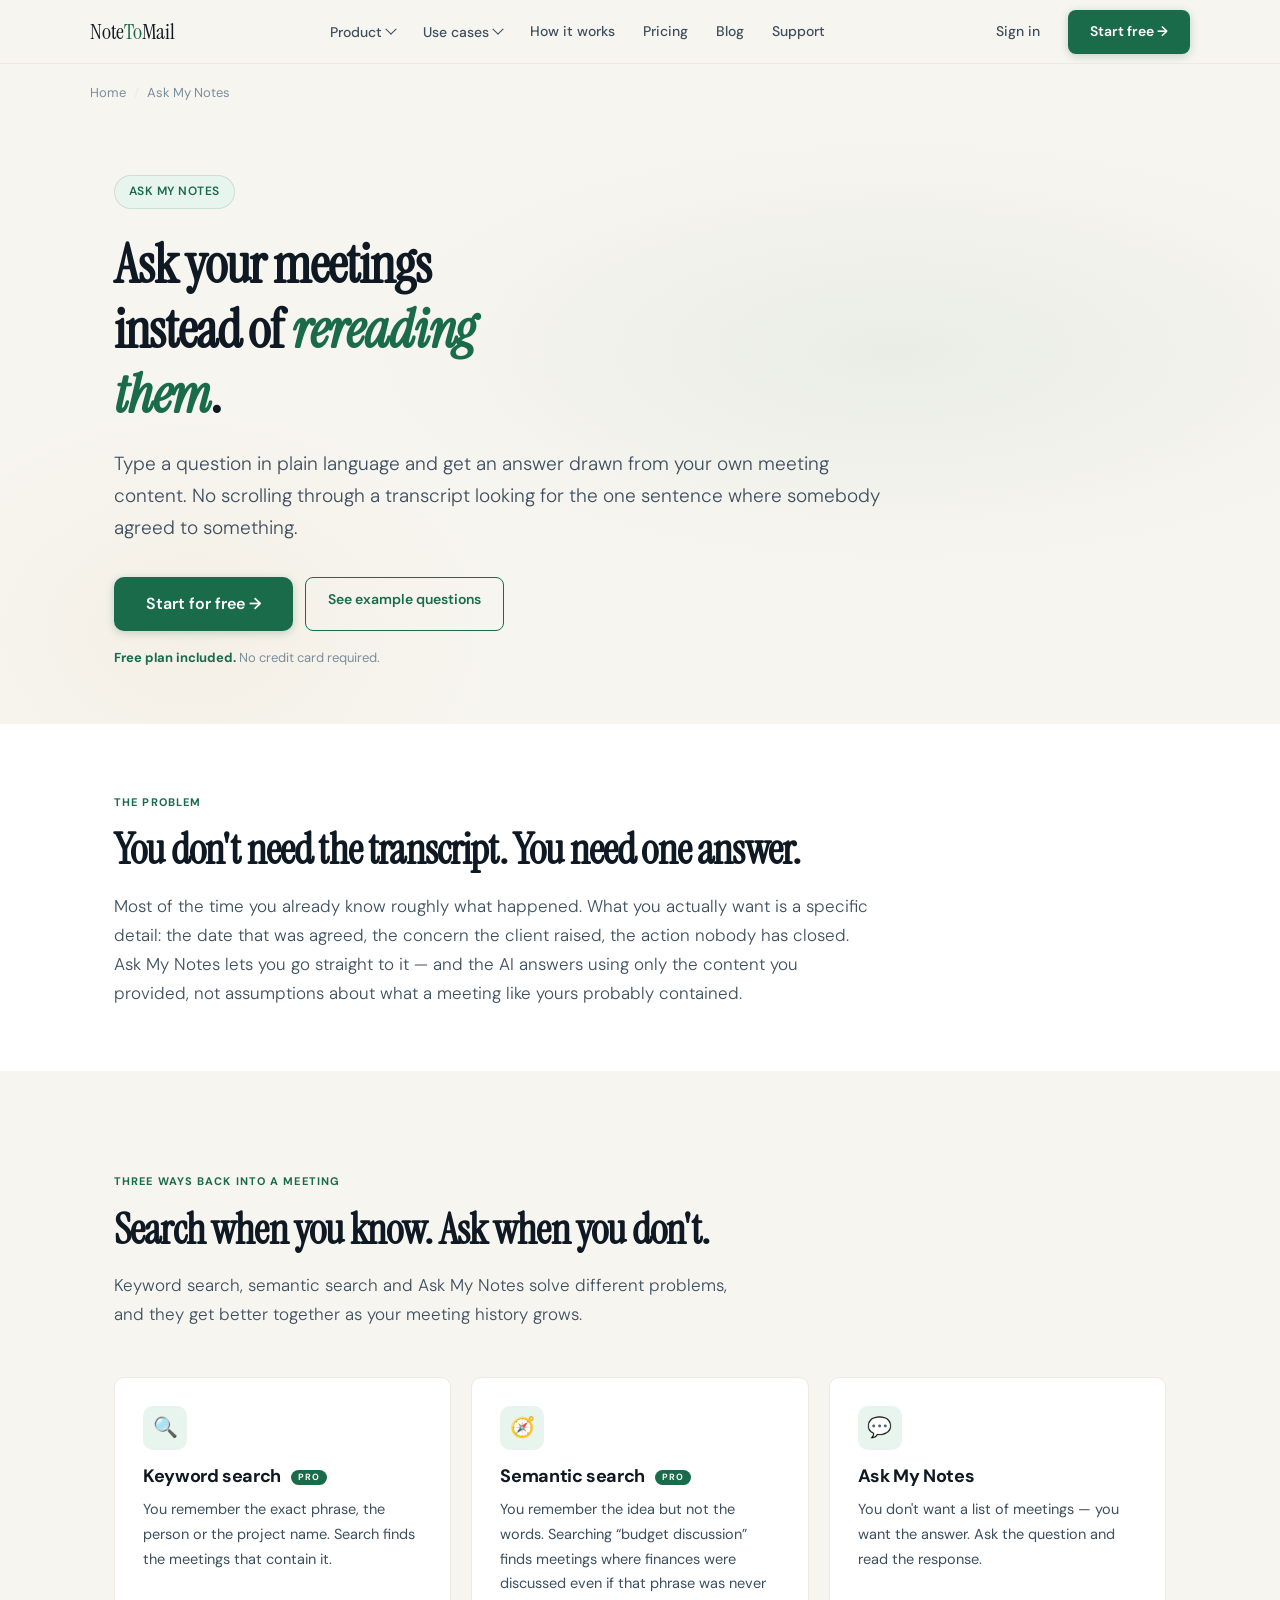
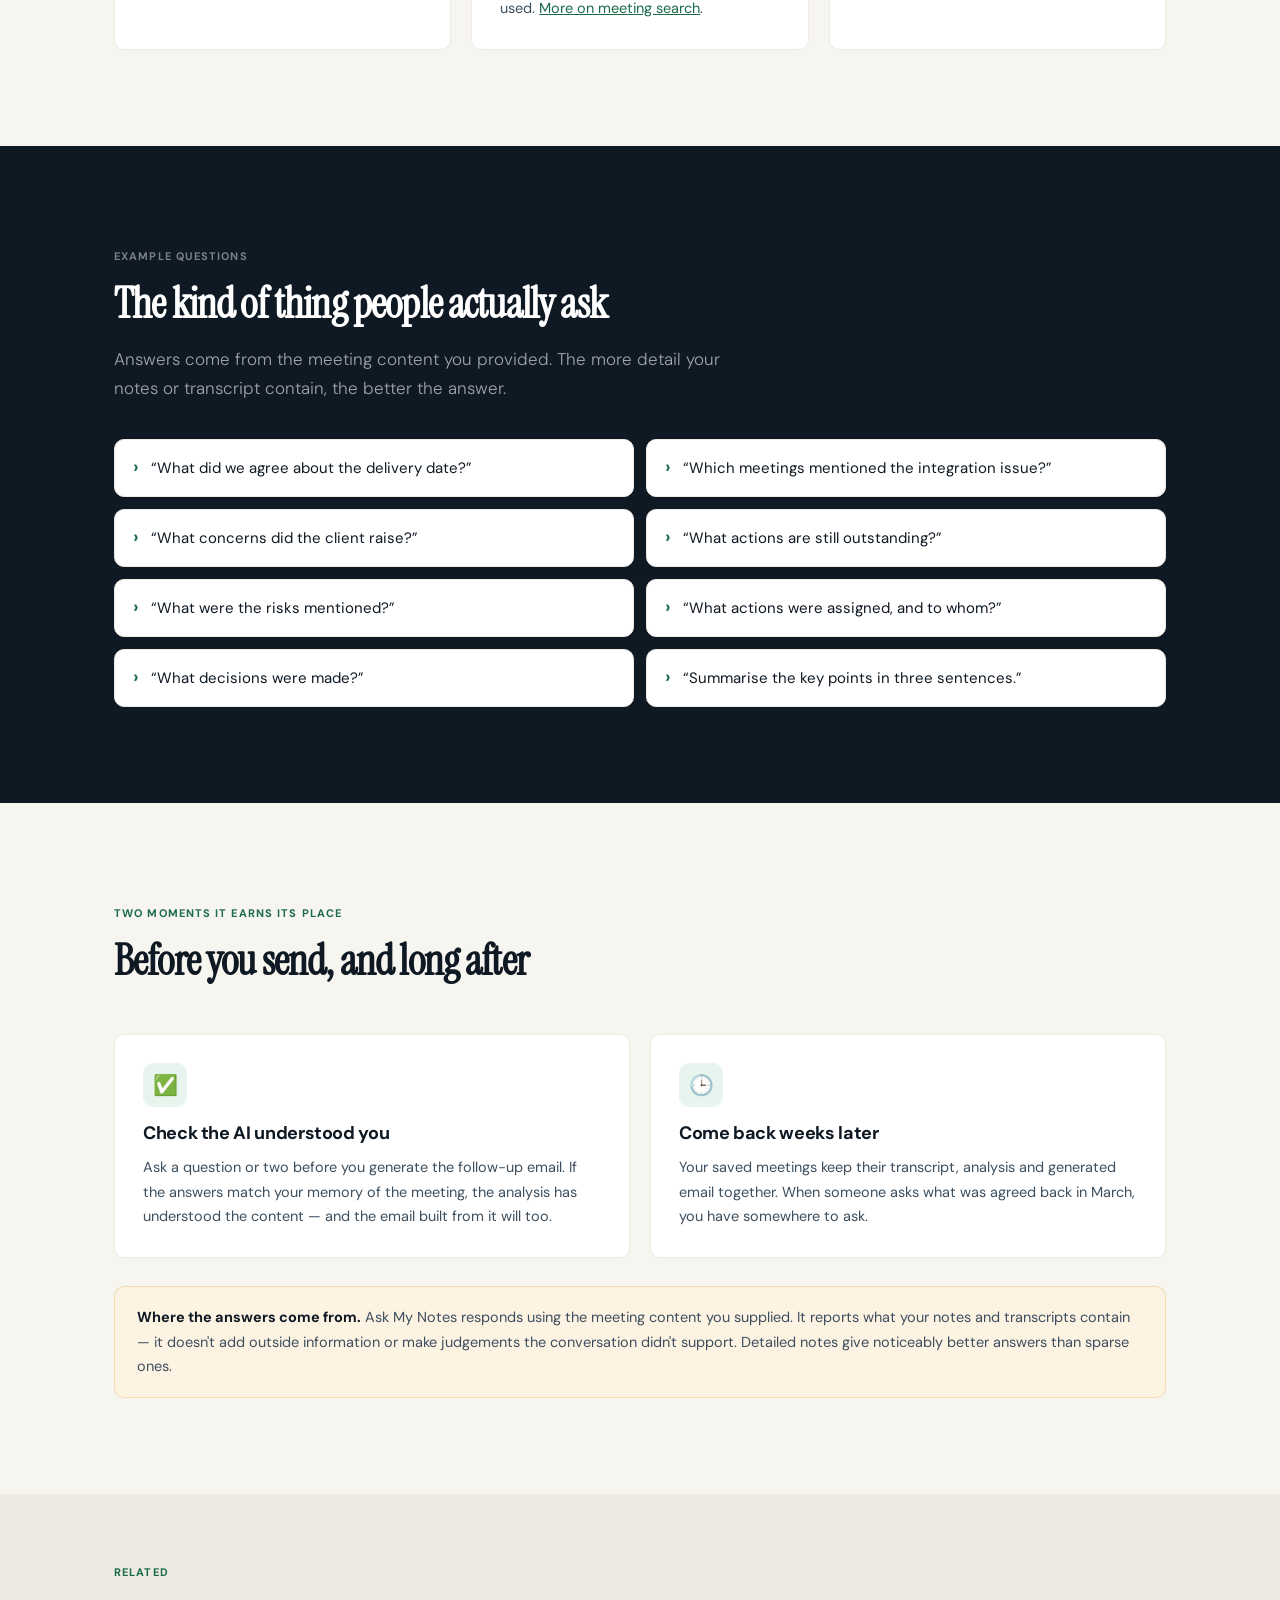
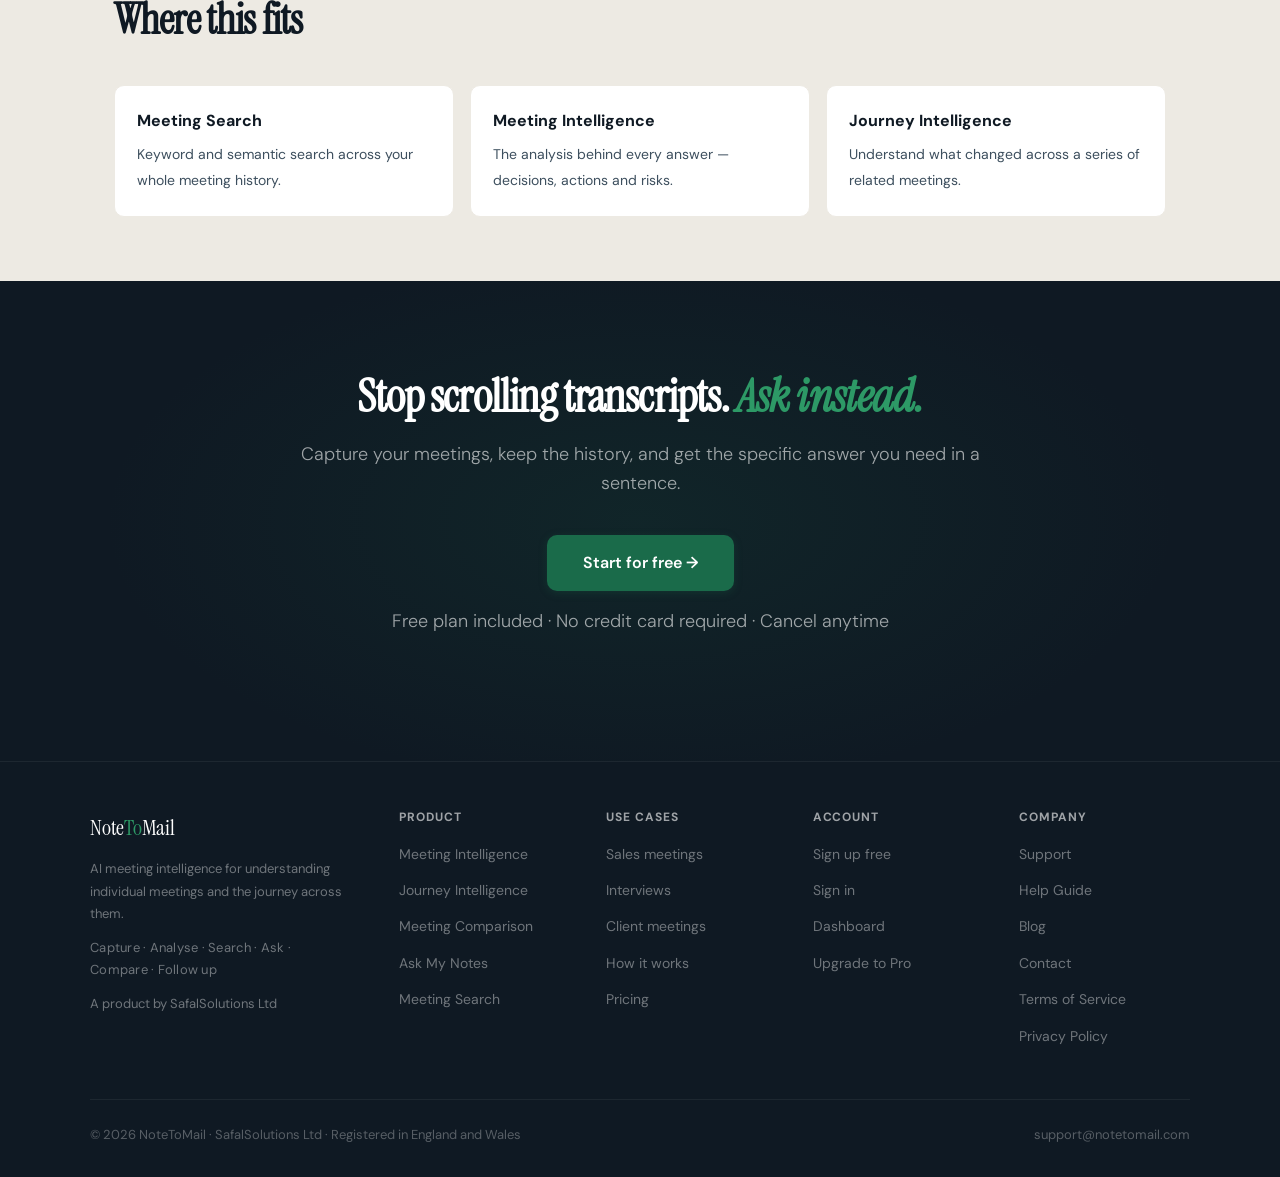
==== commit f4d42eae: "Launch Journey Intelligence and correct Free/Pro entitlement copy Phase 1 of the marketing site upgr" ====
--- a/ask-my-notes/index.html
+++ b/ask-my-notes/index.html
@@ -228,8 +228,8 @@
 
 <section class="cta-section">
   <div class="container">
-    <h2 class="fade-up">%s</h2>
-    <p class="fade-up fade-up-d1">%s</p>
+    <h2 class="fade-up">Stop scrolling transcripts. <em>Ask instead.</em></h2>
+    <p class="fade-up fade-up-d1">Capture your meetings, keep the history, and get the specific answer you need in a sentence.</p>
     <a href="https://app.notetomail.com/signup" class="btn-primary fade-up fade-up-d2">Start for free &rarr;</a>
     <p class="cta-note fade-up fade-up-d3">Free plan included &middot; No credit card required &middot; Cancel anytime</p>
   </div>
--- a/assets/site.css
+++ b/assets/site.css
@@ -367,7 +367,7 @@
   align-self: center; flex: 0 0 auto;
   color: var(--accent); font-size: 20px; line-height: 1;
 }
-@media (max-width: 760px) {
+@media (max-width: 820px) {
   .flow { flex-direction: column; overflow-x: visible; }
   .flow-step { min-width: 0; }
   .flow-arrow { transform: rotate(90deg); }
@@ -628,3 +628,72 @@
   .fade-up { opacity: 1; transform: none; transition: none; }
   *, *::before, *::after { animation-duration: 0.01ms !important; transition-duration: 0.01ms !important; }
 }
+
+/* ── Numbered step badge (Journey workflow) ── */
+.step-badge {
+  width: 30px; height: 30px; border-radius: 50%;
+  background: var(--accent); color: var(--white);
+  font-size: 13px; font-weight: 700;
+  display: flex; align-items: center; justify-content: center;
+  margin-bottom: 14px; flex: 0 0 auto;
+}
+.band-dark .step-badge { background: var(--accent-mid); }
+
+/* ── Screenshot placeholder ──
+   Used only where a real product screenshot has not been supplied. It is
+   deliberately drawn as an empty labelled frame rather than mock product UI,
+   so it can never be mistaken for a real screenshot or real meeting data. */
+figure.shot { margin: 0; }
+.shot-frame {
+  border: 2px dashed var(--paper-warm);
+  background: var(--white);
+  border-radius: 12px;
+  min-height: 200px;
+  display: flex; flex-direction: column;
+  align-items: center; justify-content: center;
+  gap: 8px; padding: 32px 24px; text-align: center;
+}
+.band-dark .shot-frame,
+.band-warm .shot-frame { background: rgba(255,255,255,0.55); }
+.band-dark .shot-frame { background: rgba(255,255,255,0.04); border-color: rgba(255,255,255,0.14); }
+.shot-frame .shot-tag {
+  font-size: 10px; font-weight: 700; letter-spacing: 0.1em;
+  text-transform: uppercase; color: var(--ink-muted);
+}
+.band-dark .shot-frame .shot-tag { color: rgba(255,255,255,0.45); }
+.shot-frame .shot-what {
+  font-size: 15px; color: var(--ink-soft); max-width: 46ch; line-height: 1.6;
+}
+.band-dark .shot-frame .shot-what { color: rgba(255,255,255,0.6); }
+figure.shot figcaption {
+  margin-top: 10px; font-size: 13px; color: var(--ink-muted); line-height: 1.6;
+}
+.band-dark figure.shot figcaption { color: rgba(255,255,255,0.4); }
+
+/* ── Free / Pro split table ── */
+.tier-grid { display: grid; grid-template-columns: repeat(2, 1fr); gap: 20px; margin-top: 44px; }
+.tier {
+  background: var(--white); border: 1px solid var(--paper-warm);
+  border-radius: var(--r); padding: 28px;
+}
+.tier.is-pro { border-color: rgba(26,107,74,0.35); }
+.tier-head {
+  display: flex; align-items: center; gap: 10px; margin-bottom: 6px;
+}
+.tier-name {
+  font-size: 11px; font-weight: 700; letter-spacing: 0.08em;
+  text-transform: uppercase; color: var(--accent);
+  background: var(--accent-lt); border-radius: 100px; padding: 4px 12px;
+}
+.tier h3 { font-size: 19px; margin: 10px 0 14px; }
+.tier ul { list-style: none; }
+.tier li {
+  position: relative; padding-left: 26px; margin-bottom: 9px;
+  font-size: 14.5px; color: var(--ink-soft); line-height: 1.65;
+}
+.tier li::before {
+  content: '\2713'; position: absolute; left: 4px; top: 0;
+  color: var(--accent); font-weight: 700;
+}
+.tier li strong { color: var(--ink); font-weight: 600; }
+@media (max-width: 760px) { .tier-grid { grid-template-columns: 1fr; } }
